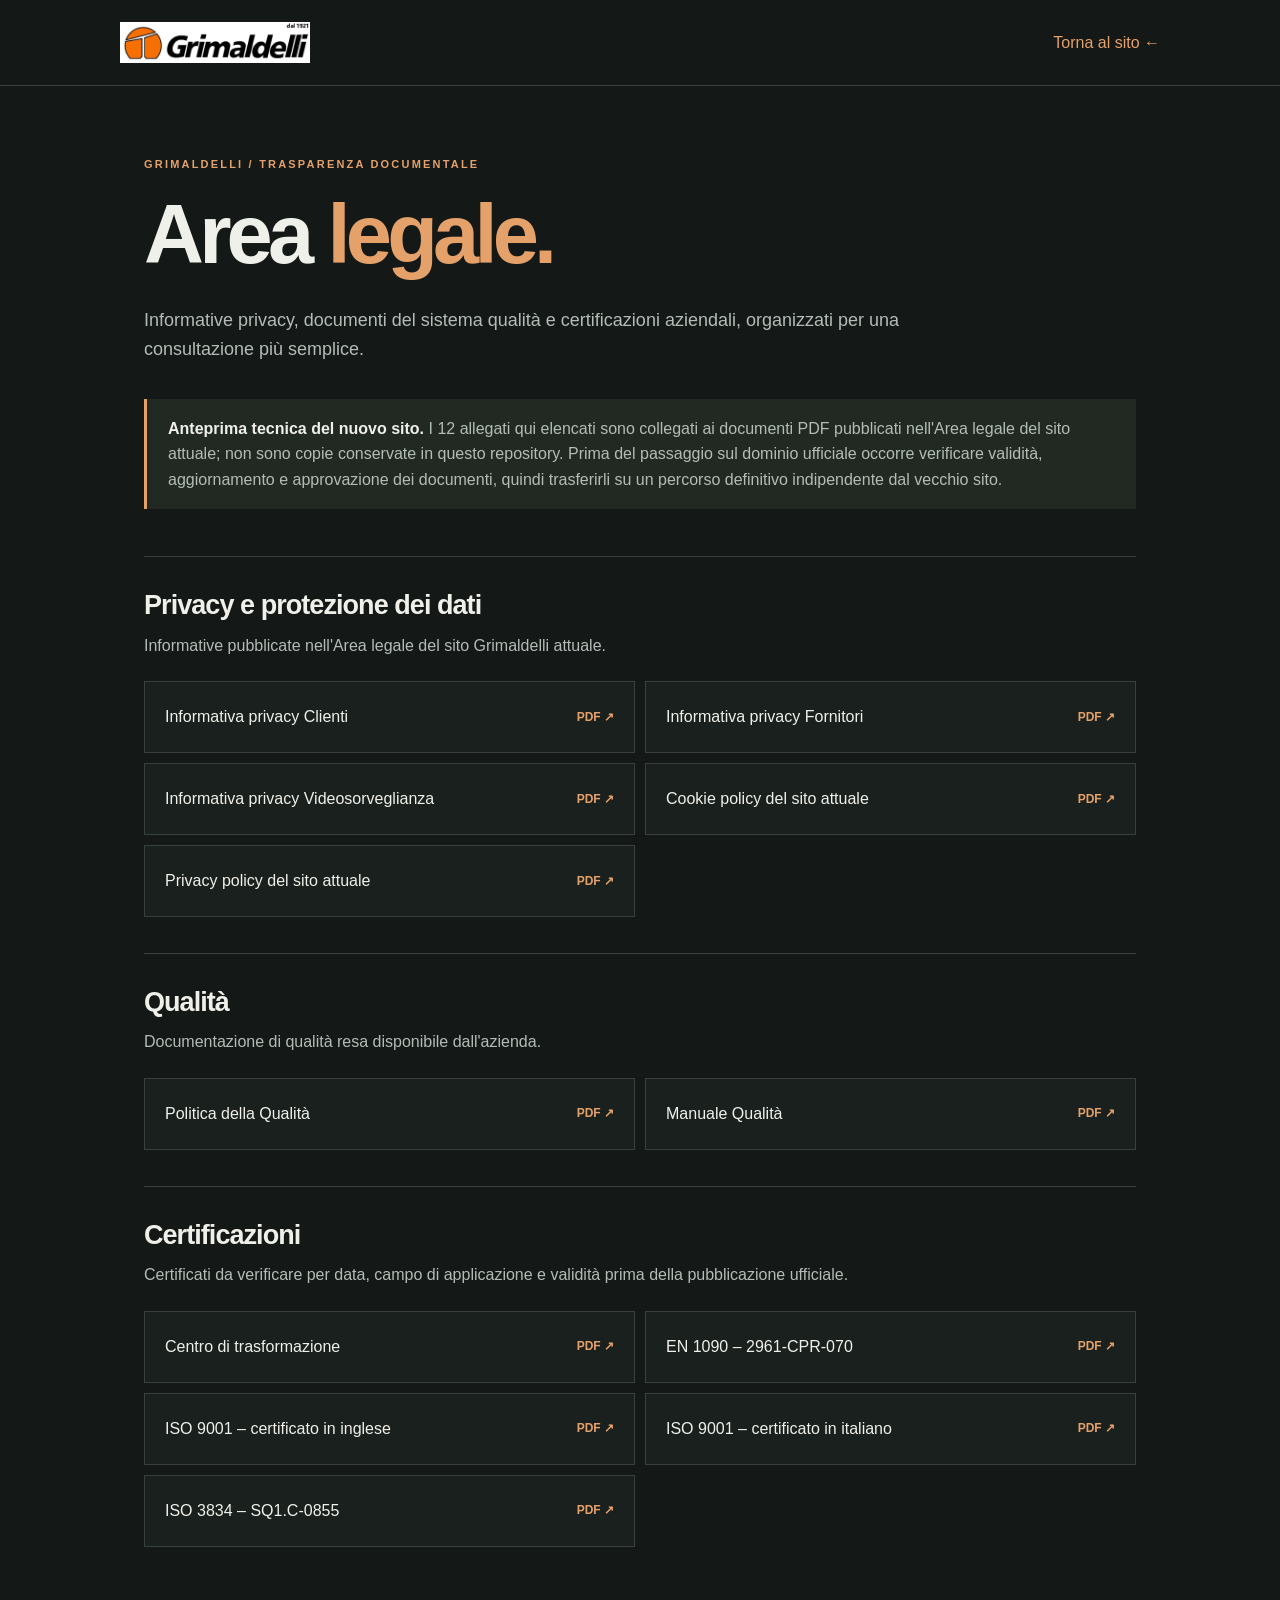
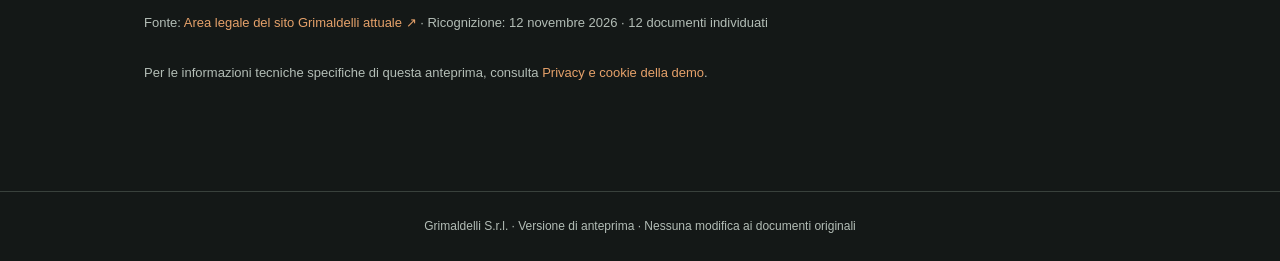
==== area-legale.html @ 8b55c904 "P10 DEV: ricostruisci area legale con tutti i 12 allegati pubblicati" ====
<!doctype html>
<html lang="it">
<head>
  <meta charset="utf-8">
  <meta name="viewport" content="width=device-width, initial-scale=1">
  <meta name="robots" content="noindex,nofollow,noarchive">
  <meta name="referrer" content="strict-origin-when-cross-origin">
  <meta name="theme-color" content="#141817">
  <title>Area legale, qualità e certificazioni | Grimaldelli - Anteprima</title>
  <meta name="description" content="Documentazione legale, privacy, qualità e certificazioni Grimaldelli: collegamenti ai dodici allegati pubblicati sul sito aziendale.">
  <link rel="icon" href="assets/grimaldelli-logo-originale.png" type="image/png">
  <style>
    :root{color-scheme:dark;--bg:#141817;--ink:#f0f0ea;--muted:#b3bdb6;--line:#39413c;--accent:#e5a16a;font-family:Arial,Helvetica,sans-serif}
    *{box-sizing:border-box}body{margin:0;background:var(--bg);color:var(--ink);line-height:1.6}
    header{padding:22px max(24px,calc((100vw - 1040px)/2));border-bottom:1px solid var(--line);display:flex;align-items:center;justify-content:space-between;gap:24px;flex-wrap:wrap}
    header img{width:190px;max-width:50vw;height:auto;display:block}a{color:var(--accent);text-decoration:none}a:hover{text-decoration:underline}a:focus-visible{outline:3px solid var(--accent);outline-offset:4px}
    main{max-width:1040px;margin:0 auto;padding:70px 24px 94px}.overline{color:var(--accent);font-size:11px;font-weight:700;letter-spacing:.2em;text-transform:uppercase}
    h1{font-size:clamp(45px,7vw,83px);letter-spacing:-.058em;line-height:1.04;margin:18px 0 28px;font-weight:550}
    .lead{color:var(--muted);max-width:780px;font-size:18px}.notice{padding:17px 21px;border-left:3px solid var(--accent);background:#222923;color:var(--muted);margin:35px 0 47px}.notice strong{color:var(--ink)}
    .group{padding:27px 0 36px;border-top:1px solid var(--line)}.group-head h2{font-size:27px;letter-spacing:-.035em;margin:0 0 5px}.group-head p{color:var(--muted);margin:0 0 23px}
    .files{list-style:none;margin:0;padding:0;display:grid;grid-template-columns:1fr 1fr;gap:10px}
    .files li a{min-height:72px;display:flex;align-items:center;justify-content:space-between;gap:18px;color:var(--ink);border:1px solid var(--line);padding:17px 20px;background:#1a201d}
    .files li a:hover{background:#273028;border-color:#a9724b;text-decoration:none}.file-type{white-space:nowrap;color:var(--accent);font-size:12px;font-weight:700}
    .meta{font-size:13px;color:var(--muted);margin-top:30px}footer{padding:25px 24px;text-align:center;border-top:1px solid var(--line);font-size:12px;color:var(--muted)}
    @media(max-width:650px){main{padding-top:45px}.files{grid-template-columns:1fr}}
  </style>
</head>
<body>
  <header><a href="./index.html#/" aria-label="Grimaldelli - torna all'inizio"><img src="assets/grimaldelli-logo-originale.png" alt="Grimaldelli"></a><a href="./index.html#/">Torna al sito ←</a></header>
  <main>
    <div class="overline">Grimaldelli / Trasparenza documentale</div>
    <h1>Area <span style="color:var(--accent)">legale.</span></h1>
    <p class="lead">Informative privacy, documenti del sistema qualità e certificazioni aziendali, organizzati per una consultazione più semplice.</p>
    <div class="notice"><strong>Anteprima tecnica del nuovo sito.</strong> I 12 allegati qui elencati sono collegati ai documenti PDF pubblicati nell'Area legale del sito attuale; non sono copie conservate in questo repository. Prima del passaggio sul dominio ufficiale occorre verificare validità, aggiornamento e approvazione dei documenti, quindi trasferirli su un percorso definitivo indipendente dal vecchio sito.</div>
    <section class="group"><div class="group-head"><h2>Privacy e protezione dei dati</h2><p>Informative pubblicate nell'Area legale del sito Grimaldelli attuale.</p></div><ul class="files"><li><a href="https://www.glcgrimaldelli.com/wp-content/uploads/2025/12/Informativa-privacy-Clienti.pdf" target="_blank" rel="noopener noreferrer"><span>Informativa privacy Clienti</span><span class="file-type">PDF ↗</span></a></li>
<li><a href="https://www.glcgrimaldelli.com/wp-content/uploads/2025/12/Informativa-privacy-Fornitori.pdf" target="_blank" rel="noopener noreferrer"><span>Informativa privacy Fornitori</span><span class="file-type">PDF ↗</span></a></li>
<li><a href="https://www.glcgrimaldelli.com/wp-content/uploads/2025/12/Informativa-privacy-Videosorveglianza.pdf" target="_blank" rel="noopener noreferrer"><span>Informativa privacy Videosorveglianza</span><span class="file-type">PDF ↗</span></a></li>
<li><a href="https://www.glcgrimaldelli.com/wp-content/uploads/2025/12/Cookie-policy.pdf" target="_blank" rel="noopener noreferrer"><span>Cookie policy del sito attuale</span><span class="file-type">PDF ↗</span></a></li>
<li><a href="https://www.glcgrimaldelli.com/wp-content/uploads/2025/12/Privacy-policy.pdf" target="_blank" rel="noopener noreferrer"><span>Privacy policy del sito attuale</span><span class="file-type">PDF ↗</span></a></li></ul></section>
<section class="group"><div class="group-head"><h2>Qualità</h2><p>Documentazione di qualità resa disponibile dall'azienda.</p></div><ul class="files"><li><a href="https://www.glcgrimaldelli.com/wp-content/uploads/2025/12/Politica-della-Qualit%C3%A0-3.pdf" target="_blank" rel="noopener noreferrer"><span>Politica della Qualità</span><span class="file-type">PDF ↗</span></a></li>
<li><a href="https://www.glcgrimaldelli.com/wp-content/uploads/2025/12/Manuale-Qualita.pdf" target="_blank" rel="noopener noreferrer"><span>Manuale Qualità</span><span class="file-type">PDF ↗</span></a></li></ul></section>
<section class="group"><div class="group-head"><h2>Certificazioni</h2><p>Certificati da verificare per data, campo di applicazione e validità prima della pubblicazione ufficiale.</p></div><ul class="files"><li><a href="https://www.glcgrimaldelli.com/wp-content/uploads/2025/12/Certificato-Centro-trasformazione-Grimaldelli.pdf" target="_blank" rel="noopener noreferrer"><span>Centro di trasformazione</span><span class="file-type">PDF ↗</span></a></li>
<li><a href="https://www.glcgrimaldelli.com/wp-content/uploads/2025/12/Certificato-EN1090-2961-CPR-070.pdf" target="_blank" rel="noopener noreferrer"><span>EN 1090 – 2961-CPR-070</span><span class="file-type">PDF ↗</span></a></li>
<li><a href="https://www.glcgrimaldelli.com/wp-content/uploads/2025/12/Certificato-9001_EN_validit%C3%A0.pdf" target="_blank" rel="noopener noreferrer"><span>ISO 9001 – certificato in inglese</span><span class="file-type">PDF ↗</span></a></li>
<li><a href="https://www.glcgrimaldelli.com/wp-content/uploads/2025/12/Certificato-9001_IT_validit%C3%A0.pdf" target="_blank" rel="noopener noreferrer"><span>ISO 9001 – certificato in italiano</span><span class="file-type">PDF ↗</span></a></li>
<li><a href="https://www.glcgrimaldelli.com/wp-content/uploads/2025/12/Certificato-ISO-3834-SQ1.C-0855.pdf" target="_blank" rel="noopener noreferrer"><span>ISO 3834 – SQ1.C-0855</span><span class="file-type">PDF ↗</span></a></li></ul></section>
    <p class="meta">Fonte: <a href="https://www.glcgrimaldelli.com/area_legale/" target="_blank" rel="noopener noreferrer">Area legale del sito Grimaldelli attuale ↗</a> · Ricognizione: 12 novembre 2026 · 12 documenti individuati</p>
    <p class="meta">Per le informazioni tecniche specifiche di questa anteprima, consulta <a href="privacy-cookie.html">Privacy e cookie della demo</a>.</p>
  </main>
  <footer>Grimaldelli S.r.l. · Versione di anteprima · Nessuna modifica ai documenti originali</footer>
</body>
</html>
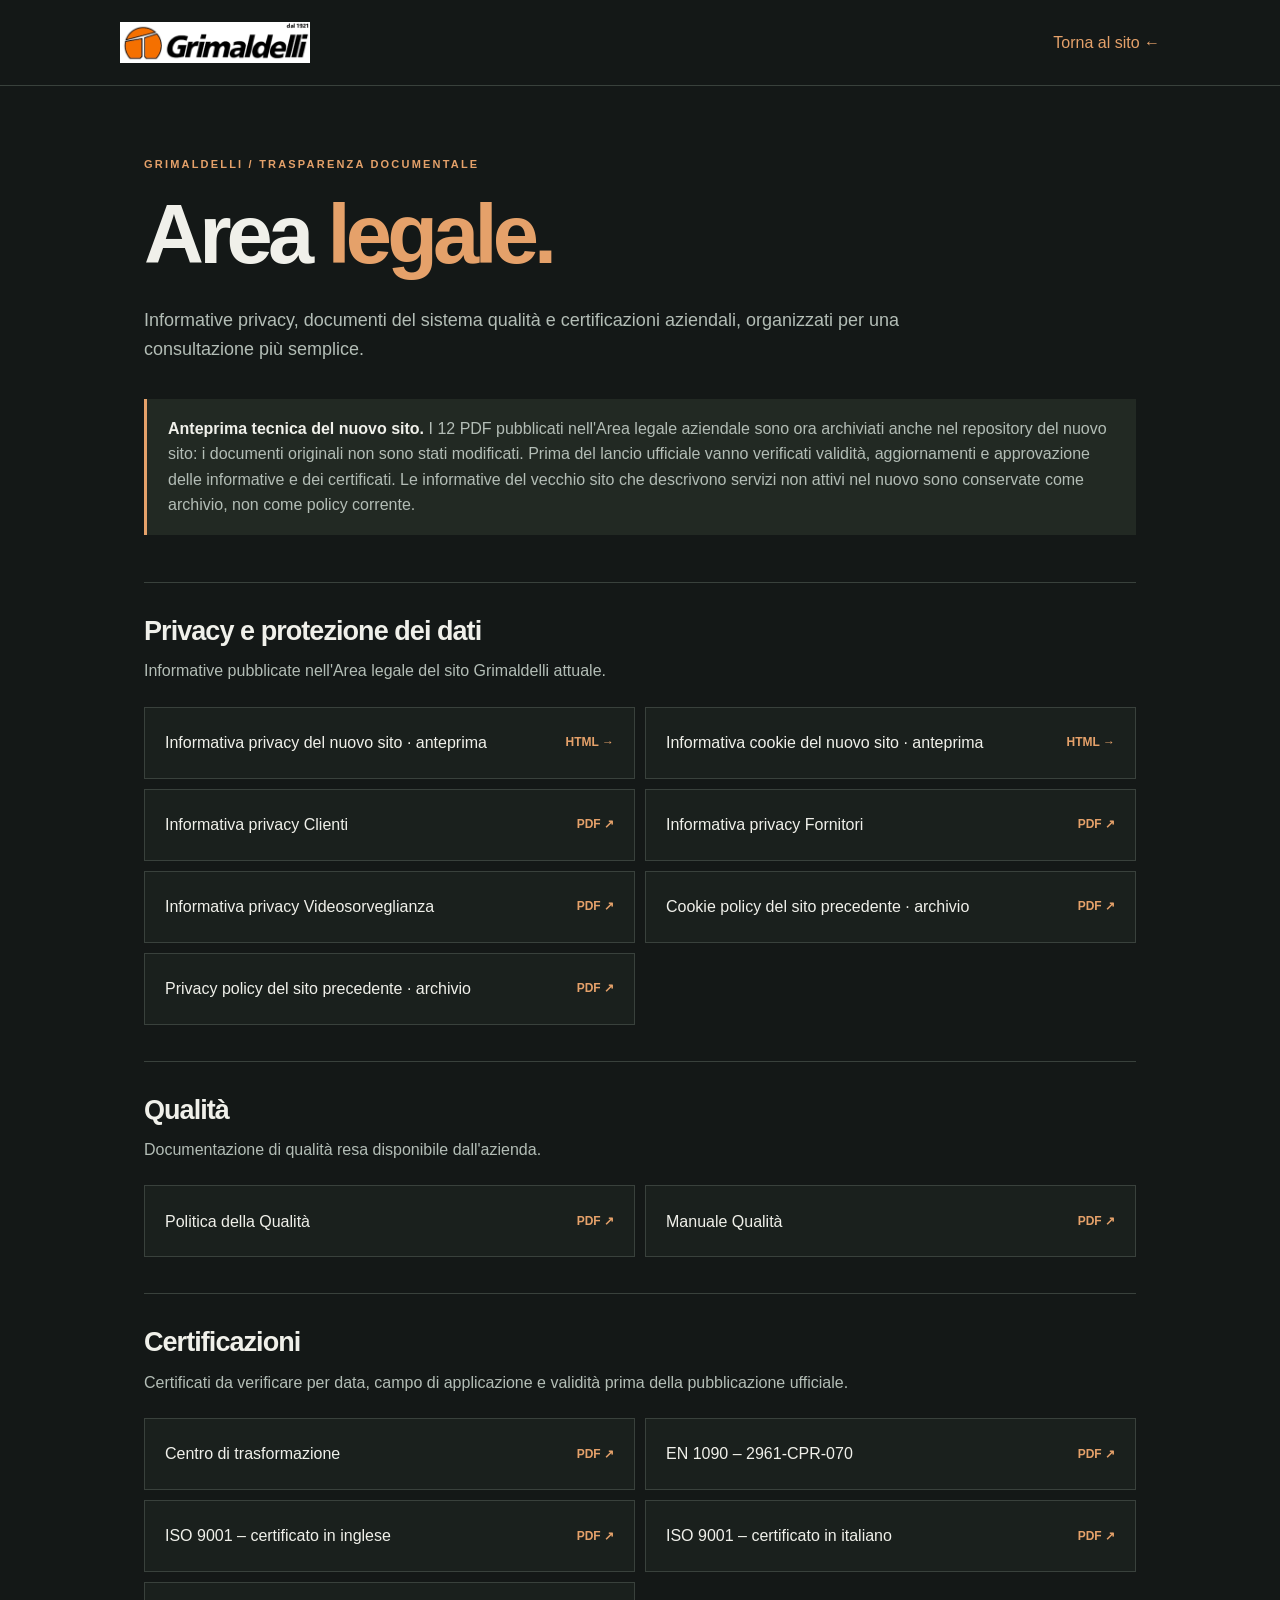
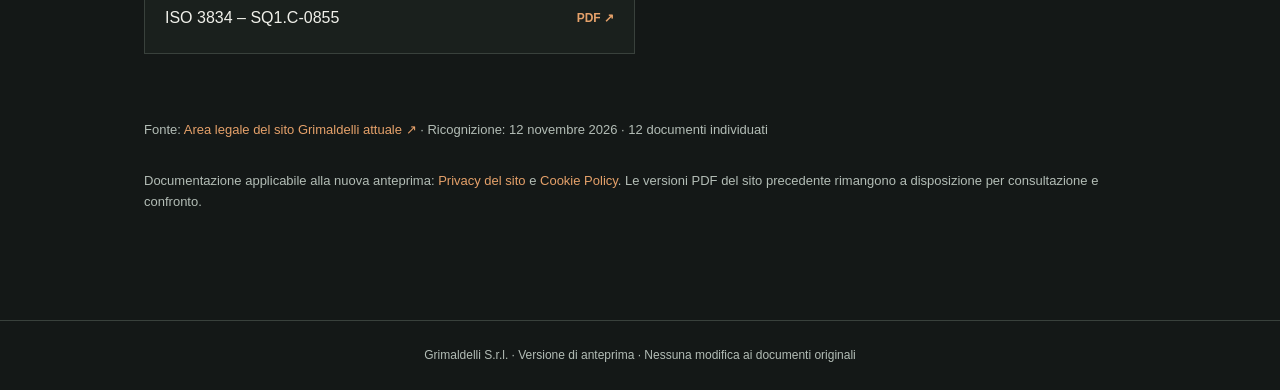
==== commit ae7bfe84: "P10 DEV: integra 12 PDF locali, policy nuova e riferimenti privacy" ====
--- a/area-legale.html
+++ b/area-legale.html
@@ -31,21 +31,21 @@
     <div class="overline">Grimaldelli / Trasparenza documentale</div>
     <h1>Area <span style="color:var(--accent)">legale.</span></h1>
     <p class="lead">Informative privacy, documenti del sistema qualità e certificazioni aziendali, organizzati per una consultazione più semplice.</p>
-    <div class="notice"><strong>Anteprima tecnica del nuovo sito.</strong> I 12 allegati qui elencati sono collegati ai documenti PDF pubblicati nell'Area legale del sito attuale; non sono copie conservate in questo repository. Prima del passaggio sul dominio ufficiale occorre verificare validità, aggiornamento e approvazione dei documenti, quindi trasferirli su un percorso definitivo indipendente dal vecchio sito.</div>
-    <section class="group"><div class="group-head"><h2>Privacy e protezione dei dati</h2><p>Informative pubblicate nell'Area legale del sito Grimaldelli attuale.</p></div><ul class="files"><li><a href="https://www.glcgrimaldelli.com/wp-content/uploads/2025/12/Informativa-privacy-Clienti.pdf" target="_blank" rel="noopener noreferrer"><span>Informativa privacy Clienti</span><span class="file-type">PDF ↗</span></a></li>
-<li><a href="https://www.glcgrimaldelli.com/wp-content/uploads/2025/12/Informativa-privacy-Fornitori.pdf" target="_blank" rel="noopener noreferrer"><span>Informativa privacy Fornitori</span><span class="file-type">PDF ↗</span></a></li>
-<li><a href="https://www.glcgrimaldelli.com/wp-content/uploads/2025/12/Informativa-privacy-Videosorveglianza.pdf" target="_blank" rel="noopener noreferrer"><span>Informativa privacy Videosorveglianza</span><span class="file-type">PDF ↗</span></a></li>
-<li><a href="https://www.glcgrimaldelli.com/wp-content/uploads/2025/12/Cookie-policy.pdf" target="_blank" rel="noopener noreferrer"><span>Cookie policy del sito attuale</span><span class="file-type">PDF ↗</span></a></li>
-<li><a href="https://www.glcgrimaldelli.com/wp-content/uploads/2025/12/Privacy-policy.pdf" target="_blank" rel="noopener noreferrer"><span>Privacy policy del sito attuale</span><span class="file-type">PDF ↗</span></a></li></ul></section>
-<section class="group"><div class="group-head"><h2>Qualità</h2><p>Documentazione di qualità resa disponibile dall'azienda.</p></div><ul class="files"><li><a href="https://www.glcgrimaldelli.com/wp-content/uploads/2025/12/Politica-della-Qualit%C3%A0-3.pdf" target="_blank" rel="noopener noreferrer"><span>Politica della Qualità</span><span class="file-type">PDF ↗</span></a></li>
-<li><a href="https://www.glcgrimaldelli.com/wp-content/uploads/2025/12/Manuale-Qualita.pdf" target="_blank" rel="noopener noreferrer"><span>Manuale Qualità</span><span class="file-type">PDF ↗</span></a></li></ul></section>
-<section class="group"><div class="group-head"><h2>Certificazioni</h2><p>Certificati da verificare per data, campo di applicazione e validità prima della pubblicazione ufficiale.</p></div><ul class="files"><li><a href="https://www.glcgrimaldelli.com/wp-content/uploads/2025/12/Certificato-Centro-trasformazione-Grimaldelli.pdf" target="_blank" rel="noopener noreferrer"><span>Centro di trasformazione</span><span class="file-type">PDF ↗</span></a></li>
-<li><a href="https://www.glcgrimaldelli.com/wp-content/uploads/2025/12/Certificato-EN1090-2961-CPR-070.pdf" target="_blank" rel="noopener noreferrer"><span>EN 1090 – 2961-CPR-070</span><span class="file-type">PDF ↗</span></a></li>
-<li><a href="https://www.glcgrimaldelli.com/wp-content/uploads/2025/12/Certificato-9001_EN_validit%C3%A0.pdf" target="_blank" rel="noopener noreferrer"><span>ISO 9001 – certificato in inglese</span><span class="file-type">PDF ↗</span></a></li>
-<li><a href="https://www.glcgrimaldelli.com/wp-content/uploads/2025/12/Certificato-9001_IT_validit%C3%A0.pdf" target="_blank" rel="noopener noreferrer"><span>ISO 9001 – certificato in italiano</span><span class="file-type">PDF ↗</span></a></li>
-<li><a href="https://www.glcgrimaldelli.com/wp-content/uploads/2025/12/Certificato-ISO-3834-SQ1.C-0855.pdf" target="_blank" rel="noopener noreferrer"><span>ISO 3834 – SQ1.C-0855</span><span class="file-type">PDF ↗</span></a></li></ul></section>
+    <div class="notice"><strong>Anteprima tecnica del nuovo sito.</strong> I 12 PDF pubblicati nell'Area legale aziendale sono ora archiviati anche nel repository del nuovo sito: i documenti originali non sono stati modificati. Prima del lancio ufficiale vanno verificati validità, aggiornamenti e approvazione delle informative e dei certificati. Le informative del vecchio sito che descrivono servizi non attivi nel nuovo sono conservate come archivio, non come policy corrente.</div>
+    <section class="group"><div class="group-head"><h2>Privacy e protezione dei dati</h2><p>Informative pubblicate nell'Area legale del sito Grimaldelli attuale.</p></div><ul class="files"><li><a href="privacy-sito.html"><span>Informativa privacy del nuovo sito · anteprima</span><span class="file-type">HTML &rarr;</span></a></li><li><a href="privacy-cookie.html"><span>Informativa cookie del nuovo sito · anteprima</span><span class="file-type">HTML &rarr;</span></a></li><li><a href="legal-docs/Informativa-privacy-Clienti.pdf" target="_blank" rel="noopener noreferrer"><span>Informativa privacy Clienti</span><span class="file-type">PDF ↗</span></a></li>
+<li><a href="legal-docs/Informativa-privacy-Fornitori.pdf" target="_blank" rel="noopener noreferrer"><span>Informativa privacy Fornitori</span><span class="file-type">PDF ↗</span></a></li>
+<li><a href="legal-docs/Informativa-privacy-Videosorveglianza.pdf" target="_blank" rel="noopener noreferrer"><span>Informativa privacy Videosorveglianza</span><span class="file-type">PDF ↗</span></a></li>
+<li><a href="legal-docs/Cookie-policy.pdf" target="_blank" rel="noopener noreferrer"><span>Cookie policy del sito precedente · archivio</span><span class="file-type">PDF ↗</span></a></li>
+<li><a href="legal-docs/Privacy-policy.pdf" target="_blank" rel="noopener noreferrer"><span>Privacy policy del sito precedente · archivio</span><span class="file-type">PDF ↗</span></a></li></ul></section>
+<section class="group"><div class="group-head"><h2>Qualità</h2><p>Documentazione di qualità resa disponibile dall'azienda.</p></div><ul class="files"><li><a href="legal-docs/Politica-della-Qualita-3.pdf" target="_blank" rel="noopener noreferrer"><span>Politica della Qualità</span><span class="file-type">PDF ↗</span></a></li>
+<li><a href="legal-docs/Manuale-Qualita.pdf" target="_blank" rel="noopener noreferrer"><span>Manuale Qualità</span><span class="file-type">PDF ↗</span></a></li></ul></section>
+<section class="group"><div class="group-head"><h2>Certificazioni</h2><p>Certificati da verificare per data, campo di applicazione e validità prima della pubblicazione ufficiale.</p></div><ul class="files"><li><a href="legal-docs/Certificato-Centro-trasformazione-Grimaldelli.pdf" target="_blank" rel="noopener noreferrer"><span>Centro di trasformazione</span><span class="file-type">PDF ↗</span></a></li>
+<li><a href="legal-docs/Certificato-EN1090-2961-CPR-070.pdf" target="_blank" rel="noopener noreferrer"><span>EN 1090 – 2961-CPR-070</span><span class="file-type">PDF ↗</span></a></li>
+<li><a href="legal-docs/Certificato-9001_EN_validita.pdf" target="_blank" rel="noopener noreferrer"><span>ISO 9001 – certificato in inglese</span><span class="file-type">PDF ↗</span></a></li>
+<li><a href="legal-docs/Certificato-9001_IT_validita.pdf" target="_blank" rel="noopener noreferrer"><span>ISO 9001 – certificato in italiano</span><span class="file-type">PDF ↗</span></a></li>
+<li><a href="legal-docs/Certificato-ISO-3834-SQ1.C-0855.pdf" target="_blank" rel="noopener noreferrer"><span>ISO 3834 – SQ1.C-0855</span><span class="file-type">PDF ↗</span></a></li></ul></section>
     <p class="meta">Fonte: <a href="https://www.glcgrimaldelli.com/area_legale/" target="_blank" rel="noopener noreferrer">Area legale del sito Grimaldelli attuale ↗</a> · Ricognizione: 12 novembre 2026 · 12 documenti individuati</p>
-    <p class="meta">Per le informazioni tecniche specifiche di questa anteprima, consulta <a href="privacy-cookie.html">Privacy e cookie della demo</a>.</p>
+    <p class="meta">Documentazione applicabile alla nuova anteprima: <a href="privacy-sito.html">Privacy del sito</a> e <a href="privacy-cookie.html">Cookie Policy</a>. Le versioni PDF del sito precedente rimangono a disposizione per consultazione e confronto.</p>
   </main>
   <footer>Grimaldelli S.r.l. · Versione di anteprima · Nessuna modifica ai documenti originali</footer>
 </body>
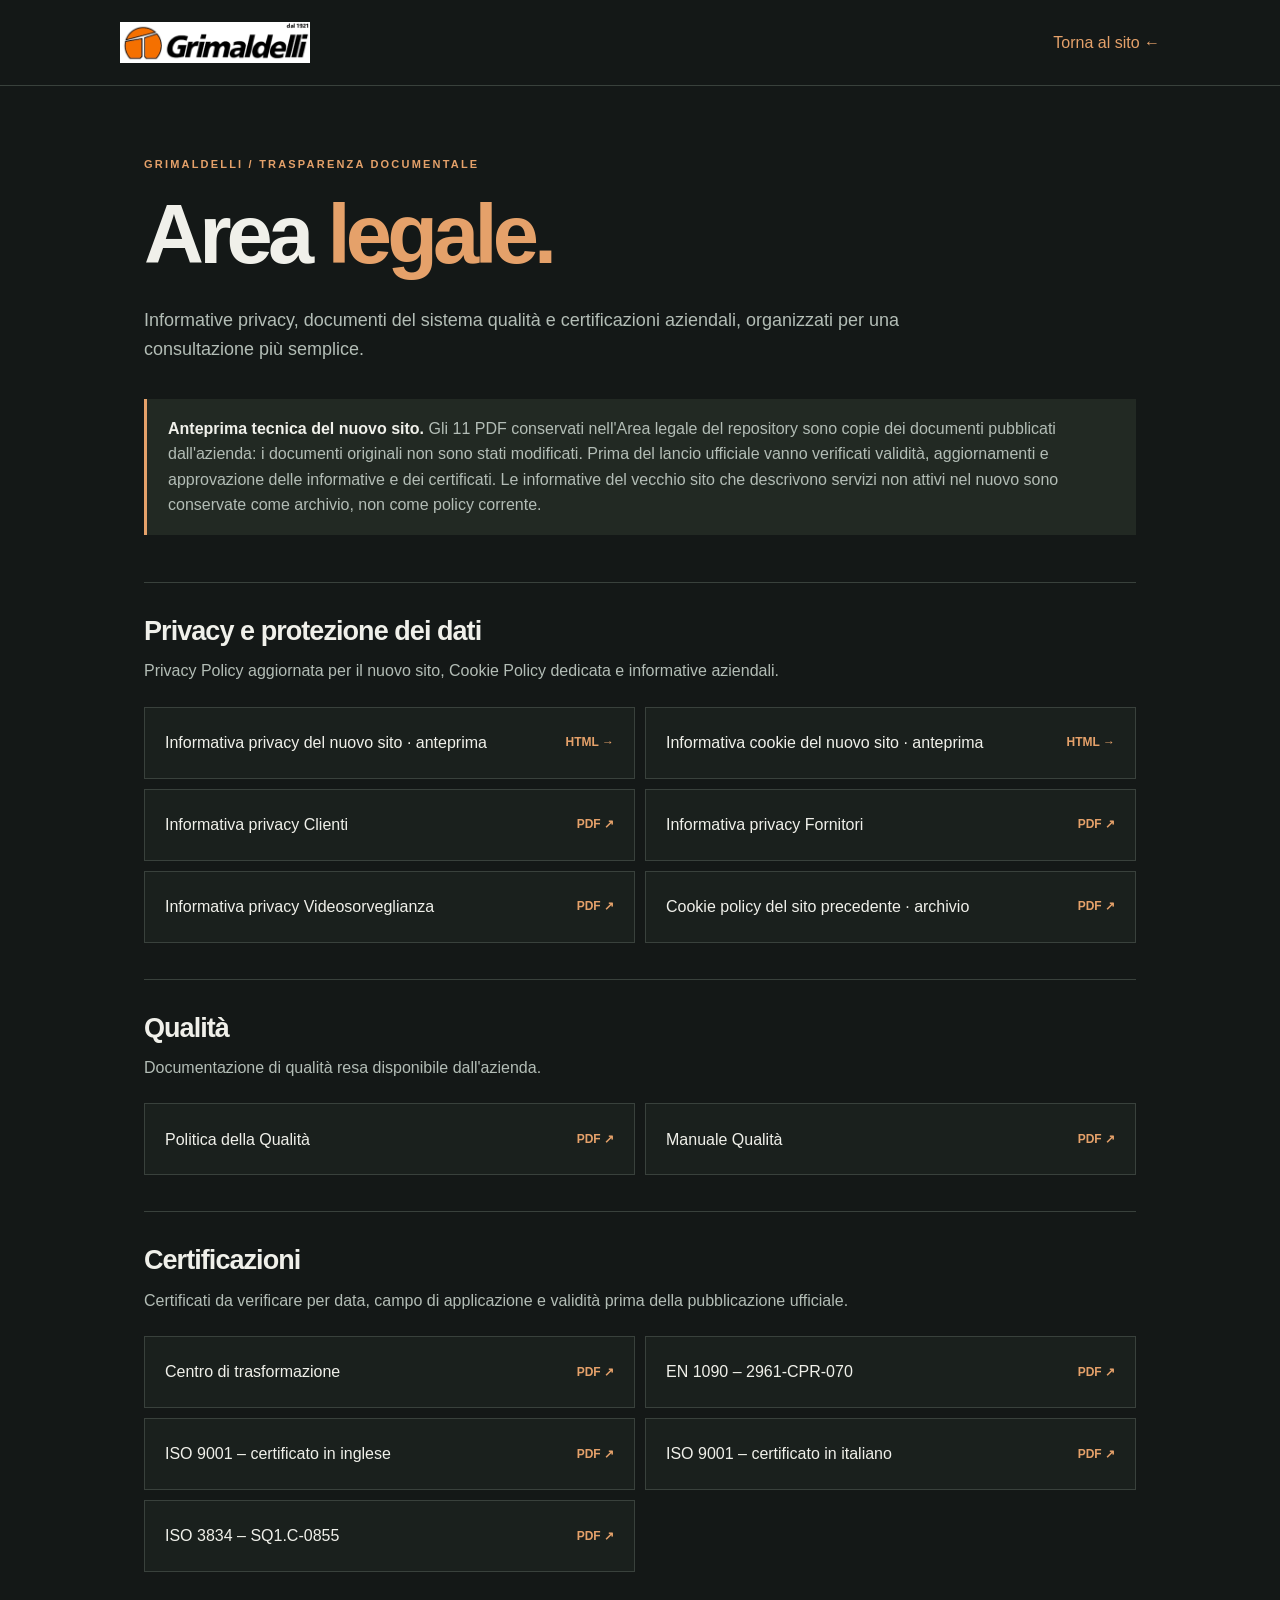
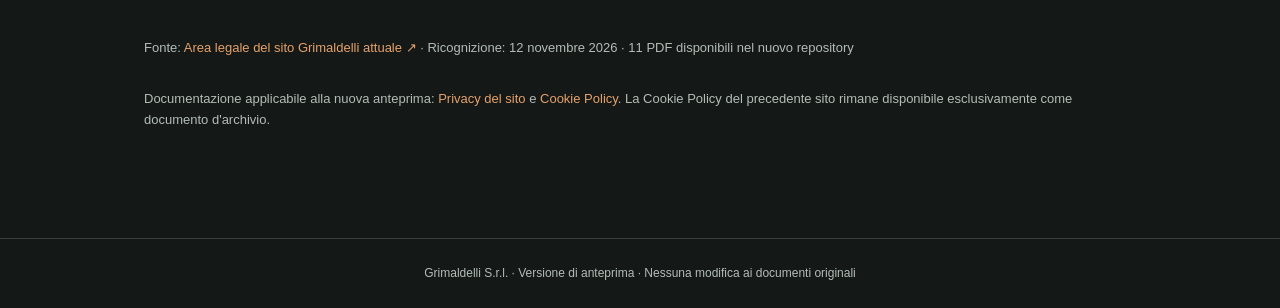
==== commit f0347952: "P10 DEV: sostituisci la vecchia Privacy Policy PDF con quella aggiornata" ====
--- a/area-legale.html
+++ b/area-legale.html
@@ -7,7 +7,7 @@
   <meta name="referrer" content="strict-origin-when-cross-origin">
   <meta name="theme-color" content="#141817">
   <title>Area legale, qualità e certificazioni | Grimaldelli - Anteprima</title>
-  <meta name="description" content="Documentazione legale, privacy, qualità e certificazioni Grimaldelli: collegamenti ai dodici allegati pubblicati sul sito aziendale.">
+  <meta name="description" content="Documentazione legale, privacy, qualità e certificazioni Grimaldelli: collegamenti ai undici allegati pubblicati sul sito aziendale.">
   <link rel="icon" href="assets/grimaldelli-logo-originale.png" type="image/png">
   <style>
     :root{color-scheme:dark;--bg:#141817;--ink:#f0f0ea;--muted:#b3bdb6;--line:#39413c;--accent:#e5a16a;font-family:Arial,Helvetica,sans-serif}
@@ -31,12 +31,12 @@
     <div class="overline">Grimaldelli / Trasparenza documentale</div>
     <h1>Area <span style="color:var(--accent)">legale.</span></h1>
     <p class="lead">Informative privacy, documenti del sistema qualità e certificazioni aziendali, organizzati per una consultazione più semplice.</p>
-    <div class="notice"><strong>Anteprima tecnica del nuovo sito.</strong> I 12 PDF pubblicati nell'Area legale aziendale sono ora archiviati anche nel repository del nuovo sito: i documenti originali non sono stati modificati. Prima del lancio ufficiale vanno verificati validità, aggiornamenti e approvazione delle informative e dei certificati. Le informative del vecchio sito che descrivono servizi non attivi nel nuovo sono conservate come archivio, non come policy corrente.</div>
-    <section class="group"><div class="group-head"><h2>Privacy e protezione dei dati</h2><p>Informative pubblicate nell'Area legale del sito Grimaldelli attuale.</p></div><ul class="files"><li><a href="privacy-sito.html"><span>Informativa privacy del nuovo sito · anteprima</span><span class="file-type">HTML &rarr;</span></a></li><li><a href="privacy-cookie.html"><span>Informativa cookie del nuovo sito · anteprima</span><span class="file-type">HTML &rarr;</span></a></li><li><a href="legal-docs/Informativa-privacy-Clienti.pdf" target="_blank" rel="noopener noreferrer"><span>Informativa privacy Clienti</span><span class="file-type">PDF ↗</span></a></li>
+    <div class="notice"><strong>Anteprima tecnica del nuovo sito.</strong> Gli 11 PDF conservati nell'Area legale del repository sono copie dei documenti pubblicati dall'azienda: i documenti originali non sono stati modificati. Prima del lancio ufficiale vanno verificati validità, aggiornamenti e approvazione delle informative e dei certificati. Le informative del vecchio sito che descrivono servizi non attivi nel nuovo sono conservate come archivio, non come policy corrente.</div>
+    <section class="group"><div class="group-head"><h2>Privacy e protezione dei dati</h2><p>Privacy Policy aggiornata per il nuovo sito, Cookie Policy dedicata e informative aziendali.</p></div><ul class="files"><li><a href="privacy-sito.html"><span>Informativa privacy del nuovo sito · anteprima</span><span class="file-type">HTML &rarr;</span></a></li><li><a href="privacy-cookie.html"><span>Informativa cookie del nuovo sito · anteprima</span><span class="file-type">HTML &rarr;</span></a></li><li><a href="legal-docs/Informativa-privacy-Clienti.pdf" target="_blank" rel="noopener noreferrer"><span>Informativa privacy Clienti</span><span class="file-type">PDF ↗</span></a></li>
 <li><a href="legal-docs/Informativa-privacy-Fornitori.pdf" target="_blank" rel="noopener noreferrer"><span>Informativa privacy Fornitori</span><span class="file-type">PDF ↗</span></a></li>
 <li><a href="legal-docs/Informativa-privacy-Videosorveglianza.pdf" target="_blank" rel="noopener noreferrer"><span>Informativa privacy Videosorveglianza</span><span class="file-type">PDF ↗</span></a></li>
 <li><a href="legal-docs/Cookie-policy.pdf" target="_blank" rel="noopener noreferrer"><span>Cookie policy del sito precedente · archivio</span><span class="file-type">PDF ↗</span></a></li>
-<li><a href="legal-docs/Privacy-policy.pdf" target="_blank" rel="noopener noreferrer"><span>Privacy policy del sito precedente · archivio</span><span class="file-type">PDF ↗</span></a></li></ul></section>
+</ul></section>
 <section class="group"><div class="group-head"><h2>Qualità</h2><p>Documentazione di qualità resa disponibile dall'azienda.</p></div><ul class="files"><li><a href="legal-docs/Politica-della-Qualita-3.pdf" target="_blank" rel="noopener noreferrer"><span>Politica della Qualità</span><span class="file-type">PDF ↗</span></a></li>
 <li><a href="legal-docs/Manuale-Qualita.pdf" target="_blank" rel="noopener noreferrer"><span>Manuale Qualità</span><span class="file-type">PDF ↗</span></a></li></ul></section>
 <section class="group"><div class="group-head"><h2>Certificazioni</h2><p>Certificati da verificare per data, campo di applicazione e validità prima della pubblicazione ufficiale.</p></div><ul class="files"><li><a href="legal-docs/Certificato-Centro-trasformazione-Grimaldelli.pdf" target="_blank" rel="noopener noreferrer"><span>Centro di trasformazione</span><span class="file-type">PDF ↗</span></a></li>
@@ -44,8 +44,8 @@
 <li><a href="legal-docs/Certificato-9001_EN_validita.pdf" target="_blank" rel="noopener noreferrer"><span>ISO 9001 – certificato in inglese</span><span class="file-type">PDF ↗</span></a></li>
 <li><a href="legal-docs/Certificato-9001_IT_validita.pdf" target="_blank" rel="noopener noreferrer"><span>ISO 9001 – certificato in italiano</span><span class="file-type">PDF ↗</span></a></li>
 <li><a href="legal-docs/Certificato-ISO-3834-SQ1.C-0855.pdf" target="_blank" rel="noopener noreferrer"><span>ISO 3834 – SQ1.C-0855</span><span class="file-type">PDF ↗</span></a></li></ul></section>
-    <p class="meta">Fonte: <a href="https://www.glcgrimaldelli.com/area_legale/" target="_blank" rel="noopener noreferrer">Area legale del sito Grimaldelli attuale ↗</a> · Ricognizione: 12 novembre 2026 · 12 documenti individuati</p>
-    <p class="meta">Documentazione applicabile alla nuova anteprima: <a href="privacy-sito.html">Privacy del sito</a> e <a href="privacy-cookie.html">Cookie Policy</a>. Le versioni PDF del sito precedente rimangono a disposizione per consultazione e confronto.</p>
+    <p class="meta">Fonte: <a href="https://www.glcgrimaldelli.com/area_legale/" target="_blank" rel="noopener noreferrer">Area legale del sito Grimaldelli attuale ↗</a> · Ricognizione: 12 novembre 2026 · 11 PDF disponibili nel nuovo repository</p>
+    <p class="meta">Documentazione applicabile alla nuova anteprima: <a href="privacy-sito.html">Privacy del sito</a> e <a href="privacy-cookie.html">Cookie Policy</a>. La Cookie Policy del precedente sito rimane disponibile esclusivamente come documento d'archivio.</p>
   </main>
   <footer>Grimaldelli S.r.l. · Versione di anteprima · Nessuna modifica ai documenti originali</footer>
 </body>
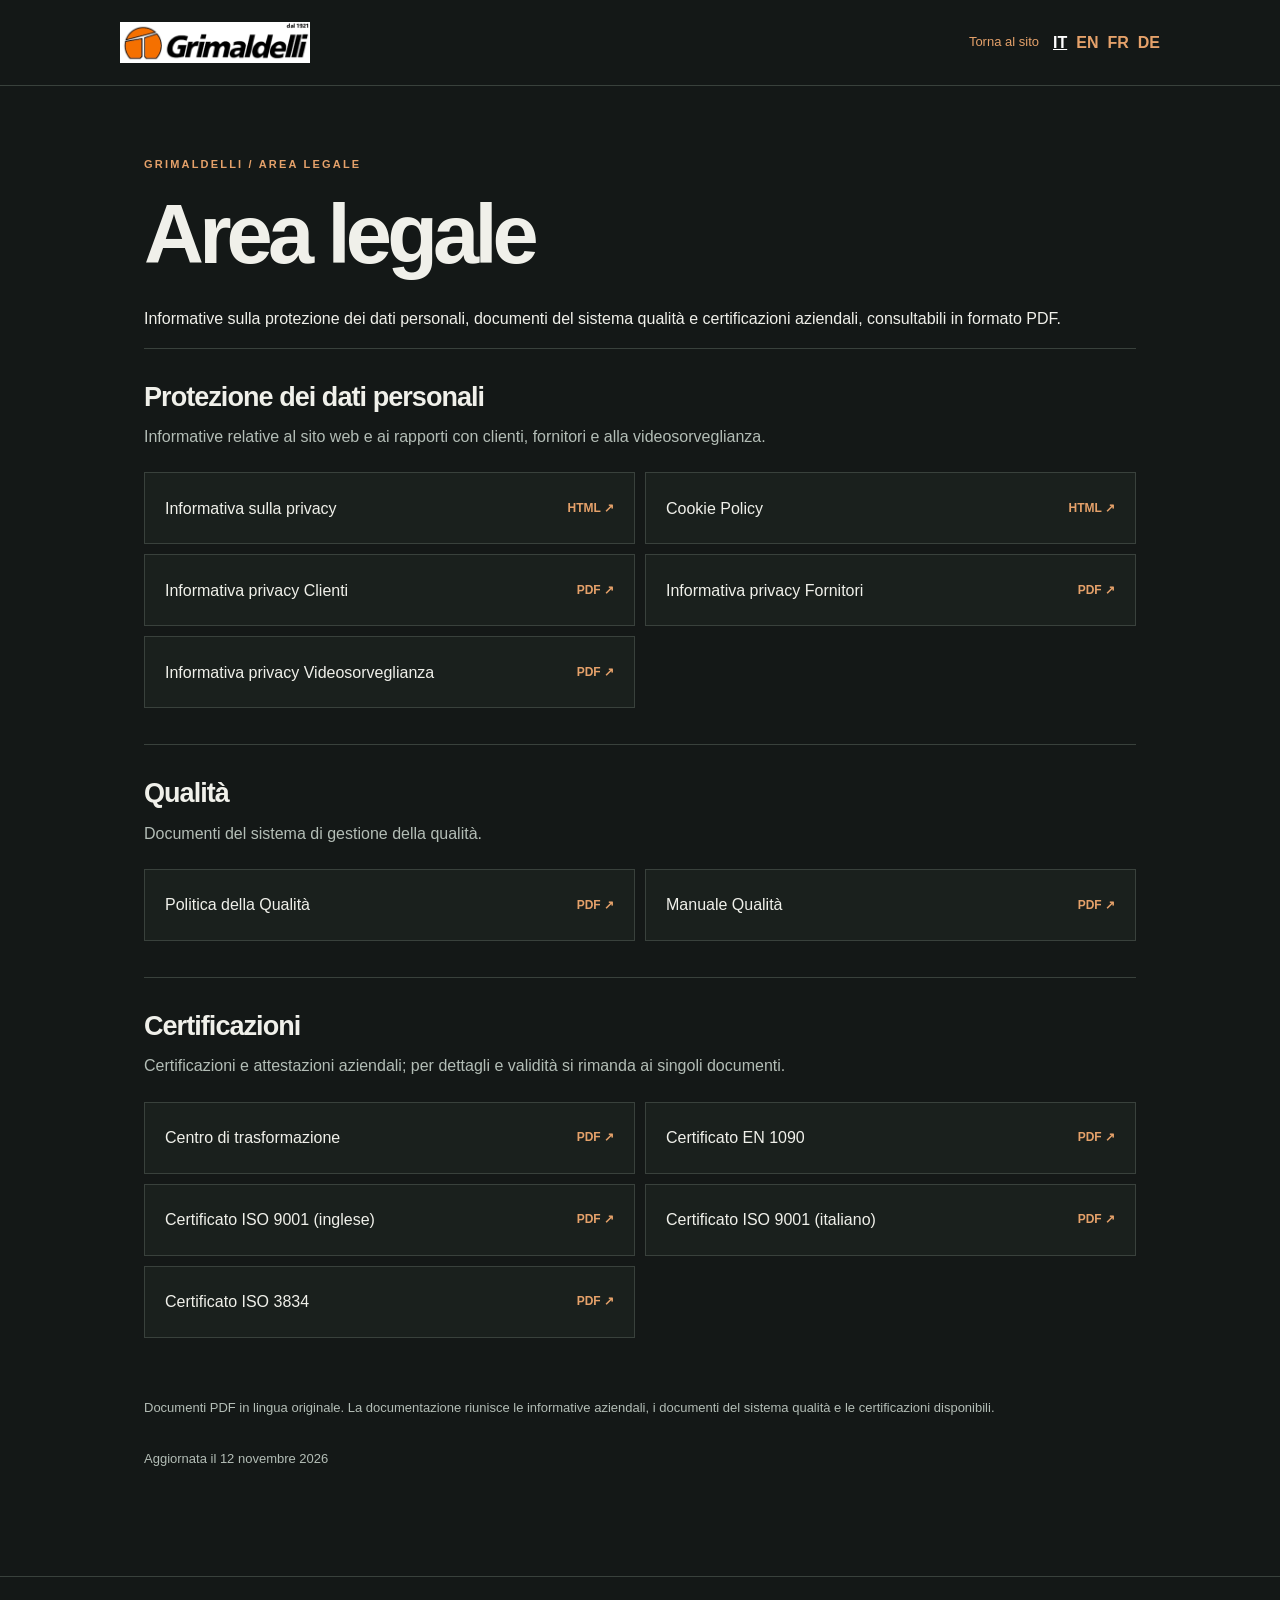
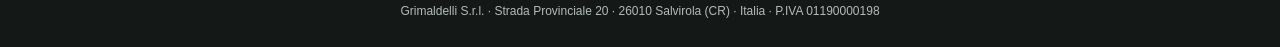
==== commit 400ddc90: "P10: informative e Area legale in area-legale.html per sito in quattro lingue" ====
--- a/area-legale.html
+++ b/area-legale.html
@@ -1,15 +1,7 @@
 <!doctype html>
 <html lang="it">
-<head>
-  <meta charset="utf-8">
-  <meta name="viewport" content="width=device-width, initial-scale=1">
-  <meta name="robots" content="noindex,nofollow,noarchive">
-  <meta name="referrer" content="strict-origin-when-cross-origin">
-  <meta name="theme-color" content="#141817">
-  <title>Area legale, qualità e certificazioni | Grimaldelli - Anteprima</title>
-  <meta name="description" content="Documentazione legale, privacy, qualità e certificazioni Grimaldelli: collegamenti ai undici allegati pubblicati sul sito aziendale.">
-  <link rel="icon" href="assets/grimaldelli-logo-originale.png" type="image/png">
-  <style>
+<head><meta charset="utf-8"><meta name="viewport" content="width=device-width, initial-scale=1"><meta name="referrer" content="strict-origin-when-cross-origin"><meta name="robots" content="noindex,nofollow,noarchive"><meta name="theme-color" content="#141817"><title>Area legale | Grimaldelli</title><meta name="description" content="Informative sulla protezione dei dati personali, documenti del sistema qualità e certificazioni aziendali, consultabili in formato PDF."><link rel="icon" href="assets/grimaldelli-logo-originale.png" type="image/png">
+<style>
     :root{color-scheme:dark;--bg:#141817;--ink:#f0f0ea;--muted:#b3bdb6;--line:#39413c;--accent:#e5a16a;font-family:Arial,Helvetica,sans-serif}
     *{box-sizing:border-box}body{margin:0;background:var(--bg);color:var(--ink);line-height:1.6}
     header{padding:22px max(24px,calc((100vw - 1040px)/2));border-bottom:1px solid var(--line);display:flex;align-items:center;justify-content:space-between;gap:24px;flex-wrap:wrap}
@@ -23,30 +15,15 @@
     .files li a:hover{background:#273028;border-color:#a9724b;text-decoration:none}.file-type{white-space:nowrap;color:var(--accent);font-size:12px;font-weight:700}
     .meta{font-size:13px;color:var(--muted);margin-top:30px}footer{padding:25px 24px;text-align:center;border-top:1px solid var(--line);font-size:12px;color:var(--muted)}
     @media(max-width:650px){main{padding-top:45px}.files{grid-template-columns:1fr}}
-  </style>
+  
+  .legal-language{display:flex;gap:8px;align-items:center}.legal-language a{font-size:12px;font-weight:700}
+  section h2{letter-spacing:-.025em}.small-note{font-size:13px;color:var(--muted);margin-top:24px}
+  .policy-section a{overflow-wrap:anywhere}.policy-section p{margin:8px 0 17px}
+</style>
 </head>
-<body>
-  <header><a href="./index.html#/" aria-label="Grimaldelli - torna all'inizio"><img src="assets/grimaldelli-logo-originale.png" alt="Grimaldelli"></a><a href="./index.html#/">Torna al sito ←</a></header>
-  <main>
-    <div class="overline">Grimaldelli / Trasparenza documentale</div>
-    <h1>Area <span style="color:var(--accent)">legale.</span></h1>
-    <p class="lead">Informative privacy, documenti del sistema qualità e certificazioni aziendali, organizzati per una consultazione più semplice.</p>
-    <div class="notice"><strong>Anteprima tecnica del nuovo sito.</strong> Gli 11 PDF conservati nell'Area legale del repository sono copie dei documenti pubblicati dall'azienda: i documenti originali non sono stati modificati. Prima del lancio ufficiale vanno verificati validità, aggiornamenti e approvazione delle informative e dei certificati. Le informative del vecchio sito che descrivono servizi non attivi nel nuovo sono conservate come archivio, non come policy corrente.</div>
-    <section class="group"><div class="group-head"><h2>Privacy e protezione dei dati</h2><p>Privacy Policy aggiornata per il nuovo sito, Cookie Policy dedicata e informative aziendali.</p></div><ul class="files"><li><a href="privacy-sito.html"><span>Informativa privacy del nuovo sito · anteprima</span><span class="file-type">HTML &rarr;</span></a></li><li><a href="privacy-cookie.html"><span>Informativa cookie del nuovo sito · anteprima</span><span class="file-type">HTML &rarr;</span></a></li><li><a href="legal-docs/Informativa-privacy-Clienti.pdf" target="_blank" rel="noopener noreferrer"><span>Informativa privacy Clienti</span><span class="file-type">PDF ↗</span></a></li>
-<li><a href="legal-docs/Informativa-privacy-Fornitori.pdf" target="_blank" rel="noopener noreferrer"><span>Informativa privacy Fornitori</span><span class="file-type">PDF ↗</span></a></li>
-<li><a href="legal-docs/Informativa-privacy-Videosorveglianza.pdf" target="_blank" rel="noopener noreferrer"><span>Informativa privacy Videosorveglianza</span><span class="file-type">PDF ↗</span></a></li>
-<li><a href="legal-docs/Cookie-policy.pdf" target="_blank" rel="noopener noreferrer"><span>Cookie policy del sito precedente · archivio</span><span class="file-type">PDF ↗</span></a></li>
-</ul></section>
-<section class="group"><div class="group-head"><h2>Qualità</h2><p>Documentazione di qualità resa disponibile dall'azienda.</p></div><ul class="files"><li><a href="legal-docs/Politica-della-Qualita-3.pdf" target="_blank" rel="noopener noreferrer"><span>Politica della Qualità</span><span class="file-type">PDF ↗</span></a></li>
-<li><a href="legal-docs/Manuale-Qualita.pdf" target="_blank" rel="noopener noreferrer"><span>Manuale Qualità</span><span class="file-type">PDF ↗</span></a></li></ul></section>
-<section class="group"><div class="group-head"><h2>Certificazioni</h2><p>Certificati da verificare per data, campo di applicazione e validità prima della pubblicazione ufficiale.</p></div><ul class="files"><li><a href="legal-docs/Certificato-Centro-trasformazione-Grimaldelli.pdf" target="_blank" rel="noopener noreferrer"><span>Centro di trasformazione</span><span class="file-type">PDF ↗</span></a></li>
-<li><a href="legal-docs/Certificato-EN1090-2961-CPR-070.pdf" target="_blank" rel="noopener noreferrer"><span>EN 1090 – 2961-CPR-070</span><span class="file-type">PDF ↗</span></a></li>
-<li><a href="legal-docs/Certificato-9001_EN_validita.pdf" target="_blank" rel="noopener noreferrer"><span>ISO 9001 – certificato in inglese</span><span class="file-type">PDF ↗</span></a></li>
-<li><a href="legal-docs/Certificato-9001_IT_validita.pdf" target="_blank" rel="noopener noreferrer"><span>ISO 9001 – certificato in italiano</span><span class="file-type">PDF ↗</span></a></li>
-<li><a href="legal-docs/Certificato-ISO-3834-SQ1.C-0855.pdf" target="_blank" rel="noopener noreferrer"><span>ISO 3834 – SQ1.C-0855</span><span class="file-type">PDF ↗</span></a></li></ul></section>
-    <p class="meta">Fonte: <a href="https://www.glcgrimaldelli.com/area_legale/" target="_blank" rel="noopener noreferrer">Area legale del sito Grimaldelli attuale ↗</a> · Ricognizione: 12 novembre 2026 · 11 PDF disponibili nel nuovo repository</p>
-    <p class="meta">Documentazione applicabile alla nuova anteprima: <a href="privacy-sito.html">Privacy del sito</a> e <a href="privacy-cookie.html">Cookie Policy</a>. La Cookie Policy del precedente sito rimane disponibile esclusivamente come documento d'archivio.</p>
-  </main>
-  <footer>Grimaldelli S.r.l. · Versione di anteprima · Nessuna modifica ai documenti originali</footer>
-</body>
-</html>+<body><header><a href="index.html?lang=it#/" aria-label="Torna al sito"><img src="assets/grimaldelli-logo-originale.png" alt="Grimaldelli"></a><div style="display:flex;gap:14px;align-items:center;flex-wrap:wrap"><a href="index.html?lang=it#/" style="font-size:13px">Torna al sito</a><nav aria-label="Language / Lingua" style="display:flex;gap:9px"><a href="area-legale.html" hreflang="it" aria-current="page" style="font-weight:800;color:#fff;text-decoration:underline">IT</a><a href="area-legale-en.html" hreflang="en" style=font-weight:600>EN</a><a href="area-legale-fr.html" hreflang="fr" style=font-weight:600>FR</a><a href="area-legale-de.html" hreflang="de" style=font-weight:600>DE</a></nav></div></header>
+<main><div class="overline">GRIMALDELLI / AREA LEGALE</div><h1>Area legale</h1><p class="intro">Informative sulla protezione dei dati personali, documenti del sistema qualità e certificazioni aziendali, consultabili in formato PDF.</p><section class="group"><div class="group-head"><h2>Protezione dei dati personali</h2><p>Informative relative al sito web e ai rapporti con clienti, fornitori e alla videosorveglianza.</p></div><ul class="files"><li><a href="privacy-sito.html"><span>Informativa sulla privacy</span><span class="file-type">HTML ↗</span></a></li><li><a href="privacy-cookie.html"><span>Cookie Policy</span><span class="file-type">HTML ↗</span></a></li><li><a href="legal-docs/Informativa-privacy-Clienti.pdf" target="_blank" rel="noopener noreferrer"><span>Informativa privacy Clienti</span><span class="file-type">PDF ↗</span></a></li><li><a href="legal-docs/Informativa-privacy-Fornitori.pdf" target="_blank" rel="noopener noreferrer"><span>Informativa privacy Fornitori</span><span class="file-type">PDF ↗</span></a></li><li><a href="legal-docs/Informativa-privacy-Videosorveglianza.pdf" target="_blank" rel="noopener noreferrer"><span>Informativa privacy Videosorveglianza</span><span class="file-type">PDF ↗</span></a></li></ul></section>
+<section class="group"><div class="group-head"><h2>Qualità</h2><p>Documenti del sistema di gestione della qualità.</p></div><ul class="files"><li><a href="legal-docs/Politica-della-Qualita-3.pdf" target="_blank" rel="noopener noreferrer"><span>Politica della Qualità</span><span class="file-type">PDF ↗</span></a></li><li><a href="legal-docs/Manuale-Qualita.pdf" target="_blank" rel="noopener noreferrer"><span>Manuale Qualità</span><span class="file-type">PDF ↗</span></a></li></ul></section>
+<section class="group"><div class="group-head"><h2>Certificazioni</h2><p>Certificazioni e attestazioni aziendali; per dettagli e validità si rimanda ai singoli documenti.</p></div><ul class="files"><li><a href="legal-docs/Certificato-Centro-trasformazione-Grimaldelli.pdf" target="_blank" rel="noopener noreferrer"><span>Centro di trasformazione</span><span class="file-type">PDF ↗</span></a></li><li><a href="legal-docs/Certificato-EN1090-2961-CPR-070.pdf" target="_blank" rel="noopener noreferrer"><span>Certificato EN 1090</span><span class="file-type">PDF ↗</span></a></li><li><a href="legal-docs/Certificato-9001_EN_validita.pdf" target="_blank" rel="noopener noreferrer"><span>Certificato ISO 9001 (inglese)</span><span class="file-type">PDF ↗</span></a></li><li><a href="legal-docs/Certificato-9001_IT_validita.pdf" target="_blank" rel="noopener noreferrer"><span>Certificato ISO 9001 (italiano)</span><span class="file-type">PDF ↗</span></a></li><li><a href="legal-docs/Certificato-ISO-3834-SQ1.C-0855.pdf" target="_blank" rel="noopener noreferrer"><span>Certificato ISO 3834</span><span class="file-type">PDF ↗</span></a></li></ul></section><p class="small-note">Documenti PDF in lingua originale. La documentazione riunisce le informative aziendali, i documenti del sistema qualità e le certificazioni disponibili.</p><p class="meta">Aggiornata il 12 novembre 2026</p></main>
+<footer>Grimaldelli S.r.l. · Strada Provinciale 20 · 26010 Salvirola (CR) · Italia · P.IVA 01190000198</footer>
+</body></html>
